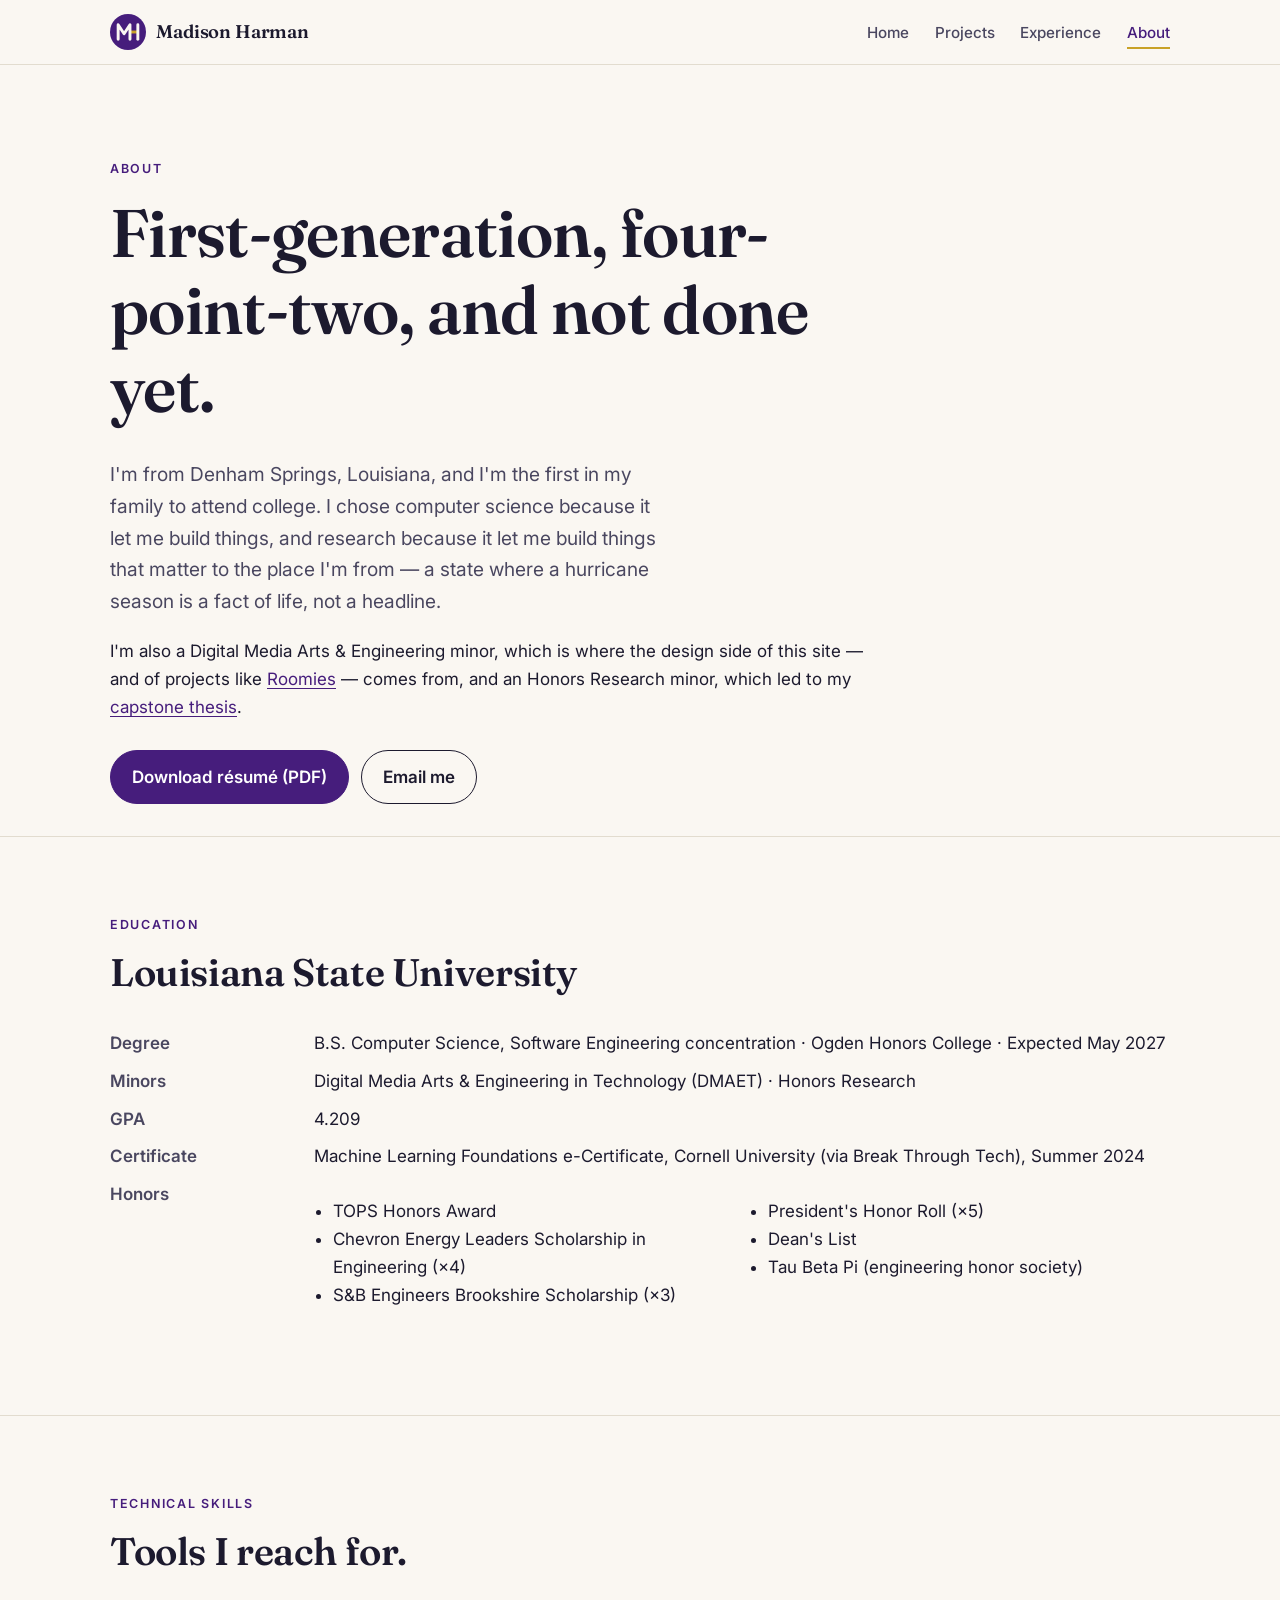
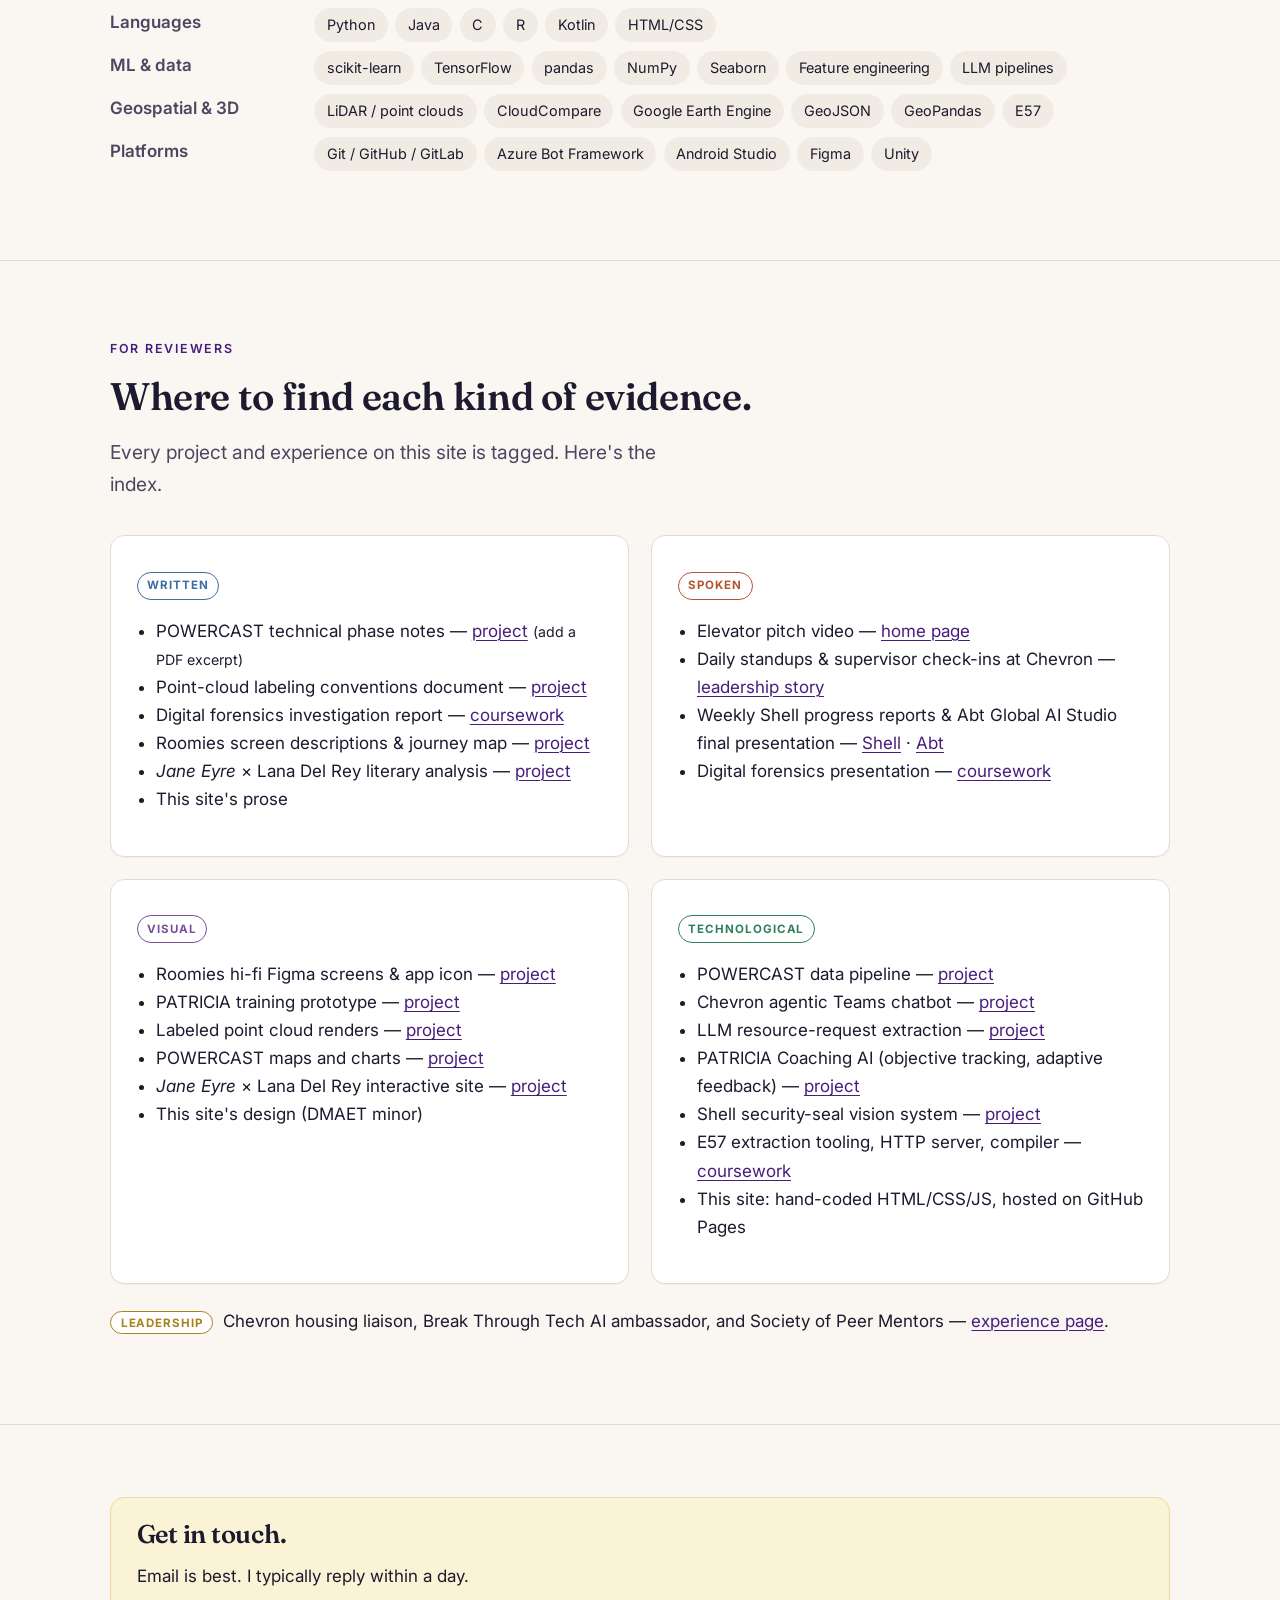
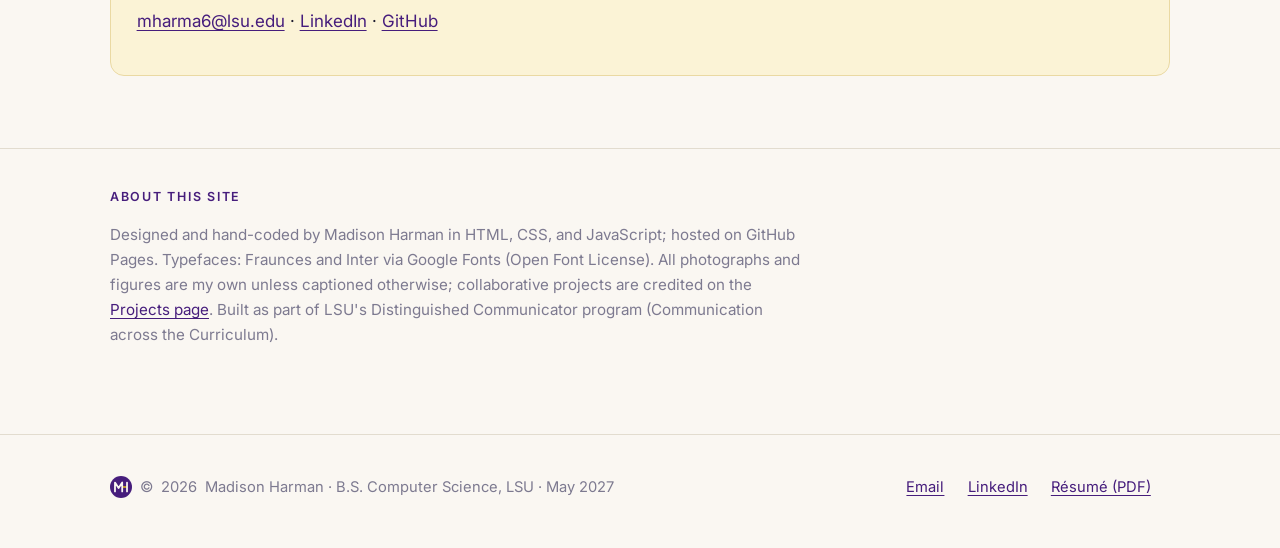
==== about.html @ 49c414d1 "Add files via upload" ====
<!DOCTYPE html>
<html lang="en">
<head>
  <meta charset="utf-8">
  <meta name="viewport" content="width=device-width, initial-scale=1">
  <title>Madison Harman — About</title>
  <meta name="description" content="About Madison Harman: education, honors, technical skills, and how to get in touch.">
  <link rel="icon" href="favicon.svg" type="image/svg+xml">
  <link rel="icon" href="favicon.ico" sizes="32x32">
  <link rel="apple-touch-icon" href="apple-touch-icon.png">
  <meta name="theme-color" content="#461d7c">
  <meta property="og:image" content="assets/brand/mark-512.png">
  <link rel="preconnect" href="https://fonts.googleapis.com">
  <link href="https://fonts.googleapis.com/css2?family=Fraunces:wght@600;700&family=Inter:wght@400;500;600&display=swap" rel="stylesheet">
  <link rel="stylesheet" href="styles.css">
</head>
<body>
  <a class="skip" href="#main">Skip to content</a>

  <header class="site-header">
    <div class="wrap">
      <a class="brand" href="index.html" aria-label="Madison Harman, home">
        <img src="assets/brand/logo-mark.svg" alt="" width="36" height="36">
        <span class="brand-name">Madison Harman</span>
      </a>
      <nav aria-label="Primary">
        <button class="nav-toggle" aria-expanded="false" aria-controls="primary-nav">Menu</button>
        <ul id="primary-nav">
          <li><a href="index.html">Home</a></li>
          <li><a href="projects.html">Projects</a></li>
          <li><a href="experience.html">Experience</a></li>
          <li><a href="about.html">About</a></li>
        </ul>
      </nav>
    </div>
  </header>

  <main id="main">
    <section class="hero" style="padding-bottom:2rem;">
      <div class="wrap">
        <div style="max-width:760px;">
          <span class="eyebrow">About</span>
          <h1>First-generation, four-point-two, and not done yet.</h1>
          <p class="lede">
            I'm from Denham Springs, Louisiana, and I'm the first in my family to attend college. I chose
            computer science because it let me build things, and research because it let me build things that
            matter to the place I'm from — a state where a hurricane season is a fact of life, not a headline.
          </p>
          <p>
            I'm also a Digital Media Arts &amp; Engineering minor, which is where the design side of this site — and of
            projects like <a href="projects.html#roomies">Roomies</a> — comes from, and an Honors Research minor, which led to my
            <a href="projects.html#virtual-patient">capstone thesis</a>.
          </p>
          <div class="btn-row">
            <a class="btn primary" href="assets/madison-harman-resume.pdf" download>Download résumé (PDF)</a>
            <a class="btn" href="mailto:mharma6@lsu.edu">Email me</a>
          </div>
        </div>
      </div>
    </section>

    <!-- ================= EDUCATION ================= -->
    <section id="education">
      <div class="wrap">
        <div class="section-head">
          <span class="eyebrow">Education</span>
          <h2>Louisiana State University</h2>
        </div>
        <dl class="kv">
          <dt>Degree</dt>
          <dd>B.S. Computer Science, Software Engineering concentration · Ogden Honors College · Expected May 2027</dd>
          <dt>Minors</dt>
          <dd>Digital Media Arts &amp; Engineering in Technology (DMAET) · Honors Research</dd>
          <dt>GPA</dt>
          <dd>4.209</dd>
          <dt>Certificate</dt>
          <dd>Machine Learning Foundations e-Certificate, Cornell University (via Break Through Tech), Summer 2024</dd>
          <dt>Honors</dt>
          <dd>
            <ul class="honors">
              <li>TOPS Honors Award</li>
              <li>Chevron Energy Leaders Scholarship in Engineering (×4)</li>
              <li>S&amp;B Engineers Brookshire Scholarship (×3)</li>
              <li>President's Honor Roll (×5)</li>
              <li>Dean's List</li>
              <li>Tau Beta Pi (engineering honor society)</li>
            </ul>
          </dd>
        </dl>
      </div>
    </section>

    <!-- ================= SKILLS ================= -->
    <section>
      <div class="wrap">
        <div class="section-head">
          <span class="eyebrow">Technical skills</span>
          <h2>Tools I reach for.</h2>
        </div>
        <dl class="kv">
          <dt>Languages</dt>
          <dd><ul class="pill-list"><li>Python</li><li>Java</li><li>C</li><li>R</li><li>Kotlin</li><li>HTML/CSS</li></ul></dd>
          <dt>ML &amp; data</dt>
          <dd><ul class="pill-list"><li>scikit-learn</li><li>TensorFlow</li><li>pandas</li><li>NumPy</li><li>Seaborn</li><li>Feature engineering</li><li>LLM pipelines</li></ul></dd>
          <dt>Geospatial &amp; 3D</dt>
          <dd><ul class="pill-list"><li>LiDAR / point clouds</li><li>CloudCompare</li><li>Google Earth Engine</li><li>GeoJSON</li><li>GeoPandas</li><li>E57</li></ul></dd>
          <dt>Platforms</dt>
          <dd><ul class="pill-list"><li>Git / GitHub / GitLab</li><li>Azure Bot Framework</li><li>Android Studio</li><li>Figma</li><li>Unity</li></ul></dd>
        </dl>
      </div>
    </section>

    <!-- ================= EVIDENCE MAP ================= -->
    <section id="evidence">
      <div class="wrap">
        <div class="section-head">
          <span class="eyebrow">For reviewers</span>
          <h2>Where to find each kind of evidence.</h2>
          <p class="lede">Every project and experience on this site is tagged. Here's the index.</p>
        </div>
        <div class="grid-2">
          <div class="card">
            <div class="tags"><span class="tag written">Written</span></div>
            <ul style="padding-left:1.2rem;">
              <li>POWERCAST technical phase notes — <a href="projects.html#powercast">project</a> <small>(add a PDF excerpt)</small></li>
              <li>Point-cloud labeling conventions document — <a href="projects.html#point-cloud">project</a></li>
              <li>Digital forensics investigation report — <a href="projects.html#coursework">coursework</a></li>
              <li>Roomies screen descriptions &amp; journey map — <a href="projects.html#roomies">project</a></li>
              <li><em>Jane Eyre</em> × Lana Del Rey literary analysis — <a href="projects.html#jane-eyre">project</a></li>
              <li>This site's prose</li>
            </ul>
          </div>
          <div class="card">
            <div class="tags"><span class="tag spoken">Spoken</span></div>
            <ul style="padding-left:1.2rem;">
              <li>Elevator pitch video — <a href="index.html#pitch">home page</a></li>
              <li>Daily standups &amp; supervisor check-ins at Chevron — <a href="experience.html#leadership">leadership story</a></li>
              <li>Weekly Shell progress reports &amp; Abt Global AI Studio final presentation — <a href="projects.html#shell">Shell</a> · <a href="projects.html#abt-global">Abt</a></li>
              <li>Digital forensics presentation — <a href="projects.html#coursework">coursework</a></li>
            </ul>
          </div>
          <div class="card">
            <div class="tags"><span class="tag visual">Visual</span></div>
            <ul style="padding-left:1.2rem;">
              <li>Roomies hi-fi Figma screens &amp; app icon — <a href="projects.html#roomies">project</a></li>
              <li>PATRICIA training prototype — <a href="projects.html#virtual-patient">project</a></li>
              <li>Labeled point cloud renders — <a href="projects.html#point-cloud">project</a></li>
              <li>POWERCAST maps and charts — <a href="projects.html#powercast">project</a></li>
              <li><em>Jane Eyre</em> × Lana Del Rey interactive site — <a href="projects.html#jane-eyre">project</a></li>
              <li>This site's design (DMAET minor)</li>
            </ul>
          </div>
          <div class="card">
            <div class="tags"><span class="tag tech">Technological</span></div>
            <ul style="padding-left:1.2rem;">
              <li>POWERCAST data pipeline — <a href="projects.html#powercast">project</a></li>
              <li>Chevron agentic Teams chatbot — <a href="projects.html#chevron-bot">project</a></li>
              <li>LLM resource-request extraction — <a href="projects.html#resource-requests">project</a></li>
              <li>PATRICIA Coaching AI (objective tracking, adaptive feedback) — <a href="projects.html#virtual-patient">project</a></li>
              <li>Shell security-seal vision system — <a href="projects.html#shell">project</a></li>
              <li>E57 extraction tooling, HTTP server, compiler — <a href="projects.html#coursework">coursework</a></li>
              <li>This site: hand-coded HTML/CSS/JS, hosted on GitHub Pages</li>
            </ul>
          </div>
        </div>
        <p style="margin-top:1.4rem;">
          <span class="tag lead">Leadership</span>&nbsp; Chevron housing liaison, Break Through Tech AI ambassador, and Society of Peer Mentors —
          <a href="experience.html#leadership">experience page</a>.
        </p>
      </div>
    </section>

    <!-- ================= CONTACT ================= -->
    <section>
      <div class="wrap">
        <div class="callout">
          <h2 style="font-size:1.6rem;">Get in touch.</h2>
          <p>Email is best. I typically reply within a day.</p>
          <p>
            <a href="mailto:mharma6@lsu.edu">mharma6@lsu.edu</a> ·
            <a href="https://www.linkedin.com/in/madison-harman-290242289/" target="_blank" rel="noopener">LinkedIn</a> ·
            <a href="https://github.com/MadisonHarman" target="_blank" rel="noopener">GitHub</a>
          </p>
        </div>
      </div>
    </section>

    <!-- ================= SITE CREDITS ================= -->
    <section style="padding-top:2rem;">
      <div class="wrap">
        <span class="eyebrow">About this site</span>
        <p style="color:var(--muted); font-size:.95rem; max-width:70ch;">
          Designed and hand-coded by Madison Harman in HTML, CSS, and JavaScript; hosted on GitHub Pages. Typefaces:
          Fraunces and Inter via Google Fonts (Open Font License). All photographs and figures are my own unless captioned
          otherwise; collaborative projects are credited on the <a href="projects.html#credits">Projects page</a>. Built as
          part of LSU's Distinguished Communicator program (Communication across the Curriculum).
        </p>
      </div>
    </section>
  </main>

  <footer class="site-footer">
    <div class="wrap">
      <div class="footer-brand"><img src="assets/brand/logo-mark.svg" alt="" width="22" height="22"> © <span id="year"></span> Madison Harman · B.S. Computer Science, LSU · May 2027</div>
      <div>
        <a href="mailto:mharma6@lsu.edu">Email</a>
        <a href="https://www.linkedin.com/in/madison-harman-290242289/" target="_blank" rel="noopener">LinkedIn</a>
        <a href="assets/madison-harman-resume.pdf" download>Résumé (PDF)</a>
      </div>
    </div>
  </footer>

  <script src="script.js"></script>
</body>
</html>
---- styles.css ----
/* ============================================================
   Madison Harman — Public Portfolio
   Palette: warm paper background, deep ink text, LSU-inspired
   purple + gold used sparingly as accents.
   ============================================================ */

:root {
  --paper: #faf7f2;
  --paper-2: #f1ece3;
  --ink: #1c1a2e;
  --ink-2: #4a4760;
  --muted: #7d7a90;
  --line: #e2dccf;
  --purple: #461d7c;
  --purple-soft: #ece4f6;
  --gold: #c9a227;
  --gold-soft: #fbf3d6;
  --tag-written: #3b6ea5;
  --tag-spoken: #b4552f;
  --tag-visual: #7a4f9e;
  --tag-tech: #2f7f5b;
  --tag-lead: #a8821e;
  --radius: 14px;
  --max: 1100px;
  --font-display: "Fraunces", Georgia, serif;
  --font-body: "Inter", system-ui, -apple-system, "Segoe UI", sans-serif;
}

* { box-sizing: border-box; }
html { scroll-behavior: smooth; }
body {
  margin: 0;
  font-family: var(--font-body);
  font-size: 17px;
  line-height: 1.65;
  color: var(--ink);
  background: var(--paper);
}
img { max-width: 100%; display: block; }
a { color: var(--purple); text-decoration-thickness: 1px; text-underline-offset: 3px; }
a:hover { color: var(--ink); }

h1, h2, h3 { font-family: var(--font-display); font-weight: 600; line-height: 1.15; margin: 0 0 .5em; letter-spacing: -0.01em; }
h1 { font-size: clamp(2.4rem, 5.5vw, 4.2rem); }
h2 { font-size: clamp(1.7rem, 3.2vw, 2.4rem); }
h3 { font-size: 1.25rem; }
p { margin: 0 0 1em; }
.lede { font-size: 1.2rem; color: var(--ink-2); max-width: 46ch; }

.skip { position: absolute; left: -999px; top: 0; background: var(--gold); color: var(--ink); padding: .5rem 1rem; z-index: 100; }
.skip:focus { left: 1rem; top: 1rem; }

.wrap { max-width: var(--max); margin: 0 auto; padding: 0 1.25rem; }

/* ---------- Header / nav ---------- */
.site-header {
  position: sticky; top: 0; z-index: 50;
  background: rgba(250, 247, 242, .92);
  backdrop-filter: blur(10px);
  border-bottom: 1px solid var(--line);
}
.site-header .wrap { display: flex; align-items: center; justify-content: space-between; height: 64px; }
.brand { display: inline-flex; align-items: center; gap: .65rem; text-decoration: none; color: var(--ink); }
.brand img { width: 36px; height: 36px; transition: transform .25s ease; }
.brand:hover img { transform: rotate(-8deg); }
.brand-name { font-family: var(--font-display); font-weight: 600; font-size: 1.15rem; letter-spacing: -0.01em; }
.footer-brand { display: inline-flex; align-items: center; gap: .5rem; }
@media (max-width: 420px) { .brand-name { display: none; } }
nav ul { list-style: none; display: flex; gap: 1.6rem; margin: 0; padding: 0; }
nav a { text-decoration: none; color: var(--ink-2); font-weight: 500; font-size: .95rem; padding: .3rem 0; border-bottom: 2px solid transparent; }
nav a:hover, nav a[aria-current="page"] { color: var(--purple); border-bottom-color: var(--gold); }
.nav-toggle { display: none; background: none; border: 1px solid var(--line); border-radius: 8px; padding: .4rem .6rem; font: inherit; cursor: pointer; }

/* ---------- Sections ---------- */
section { padding: 4.5rem 0; }
section + section { border-top: 1px solid var(--line); }
.eyebrow {
  display: inline-block; font-size: .78rem; letter-spacing: .14em; text-transform: uppercase;
  color: var(--purple); font-weight: 600; margin-bottom: .9rem;
}
.section-head { max-width: 62ch; margin-bottom: 2.2rem; }

/* ---------- Hero ---------- */
.hero { padding: 5.5rem 0 4.5rem; }
.hero-grid { display: grid; grid-template-columns: 1.3fr 1fr; gap: 3rem; align-items: center; }
.hero .intro { font-size: 1.25rem; color: var(--ink-2); max-width: 52ch; }
.hero-meta { display: flex; flex-wrap: wrap; gap: .6rem 1.4rem; font-size: .9rem; color: var(--muted); margin-top: 1.4rem; }
.portrait {
  aspect-ratio: 4 / 5; border-radius: var(--radius); overflow: hidden;
  background: linear-gradient(135deg, var(--purple-soft), var(--gold-soft));
  border: 1px solid var(--line); display: grid; place-items: center;
  color: var(--muted); font-size: .9rem; text-align: center; padding: 1rem;
}
.portrait img { width: 100%; height: 100%; object-fit: cover; }
.portrait:has(img) { padding: 0; }

.btn {
  display: inline-block; padding: .75rem 1.3rem; border-radius: 999px; font-weight: 600;
  text-decoration: none; border: 1.5px solid var(--ink); color: var(--ink); background: transparent;
  transition: background .15s, color .15s;
}
.btn:hover { background: var(--ink); color: var(--paper); }
.btn.primary { background: var(--purple); border-color: var(--purple); color: #fff; }
.btn.primary:hover { background: #351560; border-color: #351560; }
.btn-row { display: flex; flex-wrap: wrap; gap: .8rem; margin-top: 1.8rem; }

/* ---------- Cards & grids ---------- */
.grid-3 { display: grid; grid-template-columns: repeat(3, 1fr); gap: 1.4rem; }
.grid-2 { display: grid; grid-template-columns: repeat(2, 1fr); gap: 1.4rem; }
.card {
  background: #fff; border: 1px solid var(--line); border-radius: var(--radius);
  padding: 1.6rem; box-shadow: 0 1px 0 rgba(28,26,46,.03);
}
.card h3 { margin-top: .2rem; }
.card .num { font-family: var(--font-display); color: var(--gold); font-size: 1.1rem; font-weight: 700; }

/* ---------- Evidence tags ---------- */
.tags { display: flex; flex-wrap: wrap; gap: .4rem; margin: .6rem 0 1rem; }
.tag {
  font-size: .72rem; letter-spacing: .08em; text-transform: uppercase; font-weight: 700;
  padding: .22rem .6rem; border-radius: 999px; border: 1px solid currentColor; background: #fff;
}
.tag.written { color: var(--tag-written); }
.tag.spoken { color: var(--tag-spoken); }
.tag.visual { color: var(--tag-visual); }
.tag.tech { color: var(--tag-tech); }
.tag.lead { color: var(--tag-lead); }
.tag.plain { color: var(--muted); text-transform: none; letter-spacing: 0; font-weight: 500; }

/* ---------- Video block ---------- */
.video-frame {
  position: relative; border-radius: var(--radius); overflow: hidden; border: 1px solid var(--line);
  background: var(--ink); aspect-ratio: 16 / 9;
}
.video-frame video, .video-frame iframe { width: 100%; height: 100%; display: block; border: 0; }
.video-placeholder {
  position: absolute; inset: 0 0 48px 0; display: grid; place-items: center; color: #d9d5e8;
  text-align: center; padding: 2rem; font-size: .95rem; pointer-events: none;
}

/* ---------- Timeline ---------- */
.timeline { list-style: none; margin: 0; padding: 0; border-left: 2px solid var(--line); }
.timeline li { position: relative; padding: 0 0 2.4rem 2rem; }
.timeline li::before {
  content: ""; position: absolute; left: -7px; top: .5rem; width: 12px; height: 12px;
  border-radius: 50%; background: var(--gold); border: 2px solid var(--paper);
}
.timeline .when { font-size: .82rem; letter-spacing: .1em; text-transform: uppercase; color: var(--muted); font-weight: 600; }
.timeline h3 { margin: .2rem 0 .1rem; }
.timeline .org { color: var(--purple); font-weight: 500; margin-bottom: .6rem; }
.timeline ul { margin: .4rem 0 0; padding-left: 1.2rem; color: var(--ink-2); }

/* ---------- Project entries ---------- */
.project { padding: 3rem 0; border-top: 1px solid var(--line); scroll-margin-top: 80px; }
.project:first-of-type { border-top: 0; }
.project-grid { display: grid; grid-template-columns: 1.1fr .9fr; gap: 2.5rem; align-items: start; }
.project .kicker { font-size: .78rem; letter-spacing: .12em; text-transform: uppercase; color: var(--muted); font-weight: 600; }
.project .status { color: var(--gold); }
.figure {
  border: 1px solid var(--line); border-radius: var(--radius); overflow: hidden; background: #fff;
}
.figure .ph {
  aspect-ratio: 16 / 10; display: grid; place-items: center; background: var(--paper-2);
  color: var(--muted); font-size: .9rem; text-align: center; padding: 1rem;
}
.figure figcaption { font-size: .85rem; color: var(--muted); padding: .7rem 1rem; }
details { margin-top: 1rem; border-top: 1px solid var(--line); padding-top: .6rem; }
summary { cursor: pointer; font-weight: 600; color: var(--purple); list-style: none; }
summary::after { content: " +"; color: var(--gold); }
details[open] summary::after { content: " –"; }
details h4 { margin: 1rem 0 .3rem; font-size: 1rem; }
details p, details li { color: var(--ink-2); }
.related {
  margin: 1.4rem 0 0; padding: .7rem 1rem; border-left: 3px solid var(--gold);
  background: var(--gold-soft); border-radius: 0 8px 8px 0; font-size: .92rem; color: var(--ink-2);
}
.related::before { content: "Connected work · "; font-weight: 600; color: var(--purple); }
.timeline li { scroll-margin-top: 90px; }
section[id] { scroll-margin-top: 70px; }
.project-jump { display: flex; flex-wrap: wrap; gap: .5rem; margin-bottom: 1rem; }
.project-jump a { font-size: .85rem; padding: .35rem .8rem; border: 1px solid var(--line); border-radius: 999px; text-decoration: none; background: #fff; }

/* ---------- Skills / lists ---------- */
.kv { display: grid; grid-template-columns: 180px 1fr; gap: .6rem 1.5rem; }
.kv dt { font-weight: 600; color: var(--ink-2); }
.kv dd { margin: 0; }
.pill-list { display: flex; flex-wrap: wrap; gap: .45rem; padding: 0; margin: 0; list-style: none; }
.pill-list li { background: var(--paper-2); border-radius: 999px; padding: .3rem .8rem; font-size: .9rem; }
.honors { columns: 2; column-gap: 2rem; padding-left: 1.2rem; }

/* ---------- Callout ---------- */
.callout { background: var(--gold-soft); border: 1px solid #ead9a3; border-radius: var(--radius); padding: 1.4rem 1.6rem; }
.callout-purple { background: var(--purple-soft); border-color: #d7c7ec; }

/* ---------- Footer ---------- */
.site-footer { border-top: 1px solid var(--line); padding: 2.5rem 0 3rem; color: var(--muted); font-size: .92rem; }
.site-footer .wrap { display: flex; flex-wrap: wrap; justify-content: space-between; gap: 1rem; align-items: center; }
.site-footer a { margin-right: 1.2rem; }

/* ---------- Responsive ---------- */
@media (max-width: 860px) {
  .hero-grid, .project-grid, .grid-3, .grid-2 { grid-template-columns: 1fr; }
  .honors { columns: 1; }
  .kv { grid-template-columns: 1fr; gap: .1rem 0; }
  .kv dd { margin-bottom: .8rem; }
  .nav-toggle { display: inline-block; }
  nav ul { display: none; position: absolute; top: 64px; left: 0; right: 0; flex-direction: column; gap: 0;
    background: var(--paper); border-bottom: 1px solid var(--line); padding: .5rem 1.25rem 1rem; }
  nav ul.open { display: flex; }
  nav li { padding: .5rem 0; }
}
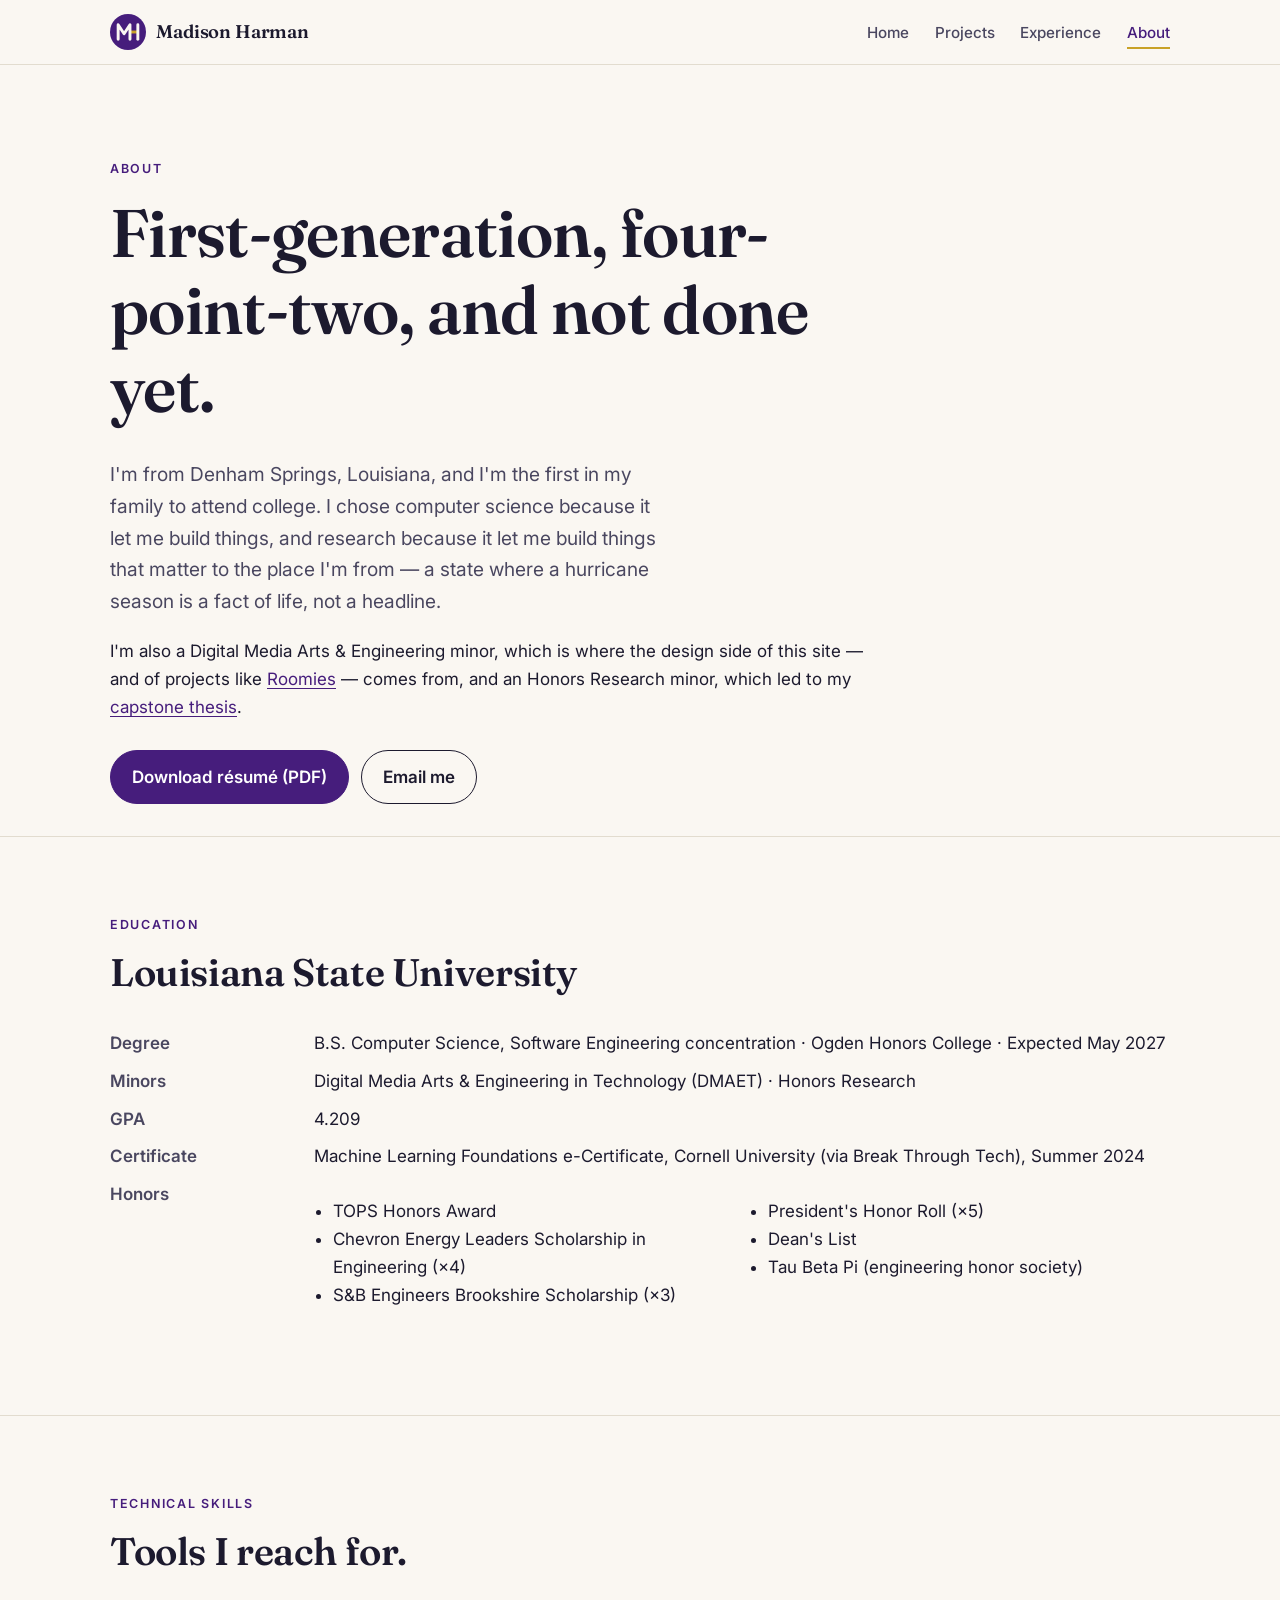
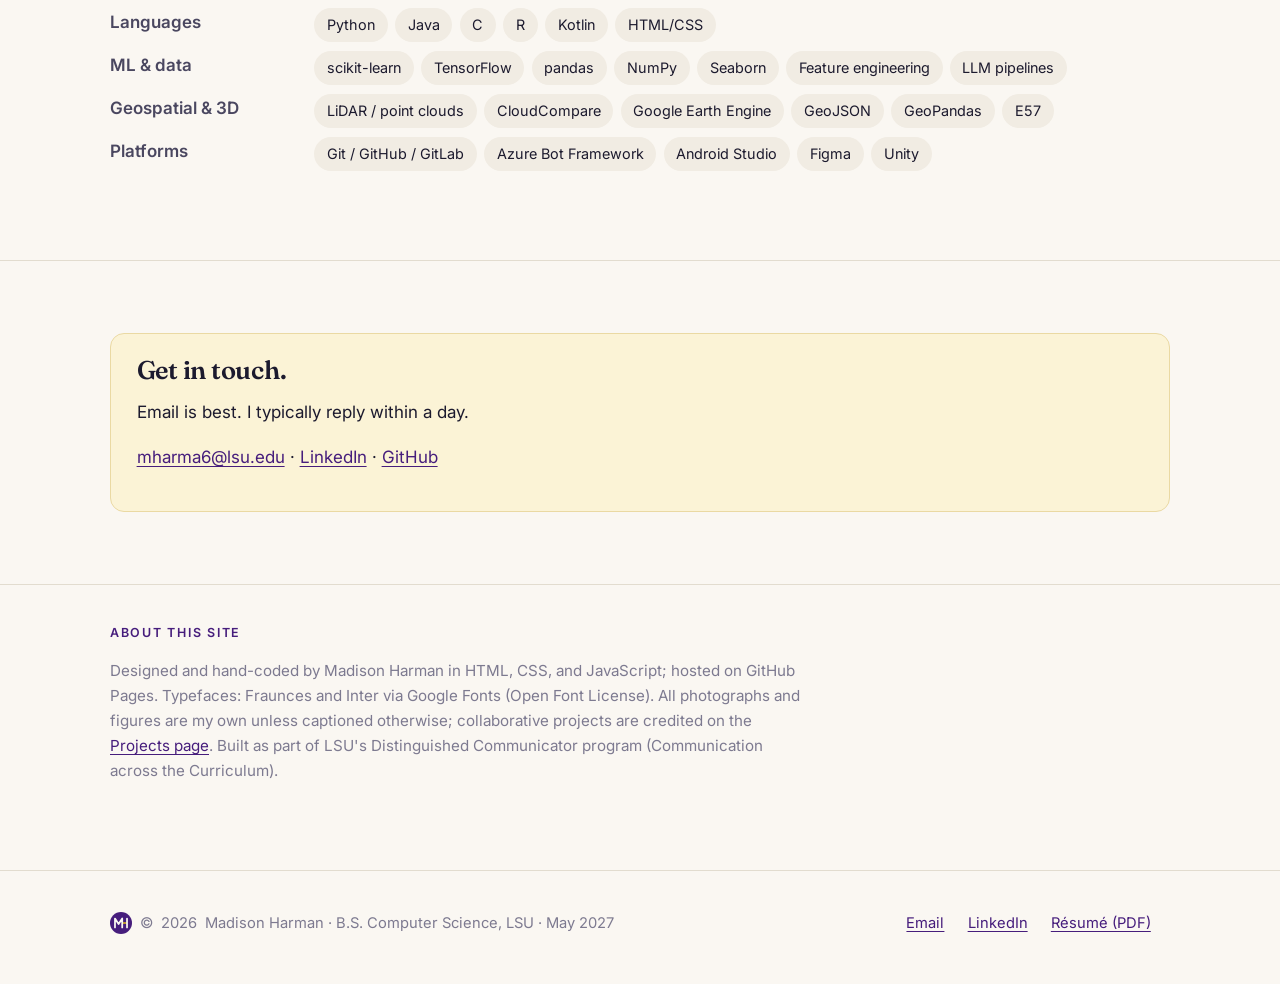
==== commit b9012e1f: "Add files via upload" ====
--- a/about.html
+++ b/about.html
@@ -110,66 +110,6 @@
       </div>
     </section>
 
-    <!-- ================= EVIDENCE MAP ================= -->
-    <section id="evidence">
-      <div class="wrap">
-        <div class="section-head">
-          <span class="eyebrow">For reviewers</span>
-          <h2>Where to find each kind of evidence.</h2>
-          <p class="lede">Every project and experience on this site is tagged. Here's the index.</p>
-        </div>
-        <div class="grid-2">
-          <div class="card">
-            <div class="tags"><span class="tag written">Written</span></div>
-            <ul style="padding-left:1.2rem;">
-              <li>POWERCAST technical phase notes — <a href="projects.html#powercast">project</a> <small>(add a PDF excerpt)</small></li>
-              <li>Point-cloud labeling conventions document — <a href="projects.html#point-cloud">project</a></li>
-              <li>Digital forensics investigation report — <a href="projects.html#coursework">coursework</a></li>
-              <li>Roomies screen descriptions &amp; journey map — <a href="projects.html#roomies">project</a></li>
-              <li><em>Jane Eyre</em> × Lana Del Rey literary analysis — <a href="projects.html#jane-eyre">project</a></li>
-              <li>This site's prose</li>
-            </ul>
-          </div>
-          <div class="card">
-            <div class="tags"><span class="tag spoken">Spoken</span></div>
-            <ul style="padding-left:1.2rem;">
-              <li>Elevator pitch video — <a href="index.html#pitch">home page</a></li>
-              <li>Daily standups &amp; supervisor check-ins at Chevron — <a href="experience.html#leadership">leadership story</a></li>
-              <li>Weekly Shell progress reports &amp; Abt Global AI Studio final presentation — <a href="projects.html#shell">Shell</a> · <a href="projects.html#abt-global">Abt</a></li>
-              <li>Digital forensics presentation — <a href="projects.html#coursework">coursework</a></li>
-            </ul>
-          </div>
-          <div class="card">
-            <div class="tags"><span class="tag visual">Visual</span></div>
-            <ul style="padding-left:1.2rem;">
-              <li>Roomies hi-fi Figma screens &amp; app icon — <a href="projects.html#roomies">project</a></li>
-              <li>PATRICIA training prototype — <a href="projects.html#virtual-patient">project</a></li>
-              <li>Labeled point cloud renders — <a href="projects.html#point-cloud">project</a></li>
-              <li>POWERCAST maps and charts — <a href="projects.html#powercast">project</a></li>
-              <li><em>Jane Eyre</em> × Lana Del Rey interactive site — <a href="projects.html#jane-eyre">project</a></li>
-              <li>This site's design (DMAET minor)</li>
-            </ul>
-          </div>
-          <div class="card">
-            <div class="tags"><span class="tag tech">Technological</span></div>
-            <ul style="padding-left:1.2rem;">
-              <li>POWERCAST data pipeline — <a href="projects.html#powercast">project</a></li>
-              <li>Chevron agentic Teams chatbot — <a href="projects.html#chevron-bot">project</a></li>
-              <li>LLM resource-request extraction — <a href="projects.html#resource-requests">project</a></li>
-              <li>PATRICIA Coaching AI (objective tracking, adaptive feedback) — <a href="projects.html#virtual-patient">project</a></li>
-              <li>Shell security-seal vision system — <a href="projects.html#shell">project</a></li>
-              <li>E57 extraction tooling, HTTP server, compiler — <a href="projects.html#coursework">coursework</a></li>
-              <li>This site: hand-coded HTML/CSS/JS, hosted on GitHub Pages</li>
-            </ul>
-          </div>
-        </div>
-        <p style="margin-top:1.4rem;">
-          <span class="tag lead">Leadership</span>&nbsp; Chevron housing liaison, Break Through Tech AI ambassador, and Society of Peer Mentors —
-          <a href="experience.html#leadership">experience page</a>.
-        </p>
-      </div>
-    </section>
-
     <!-- ================= CONTACT ================= -->
     <section>
       <div class="wrap">
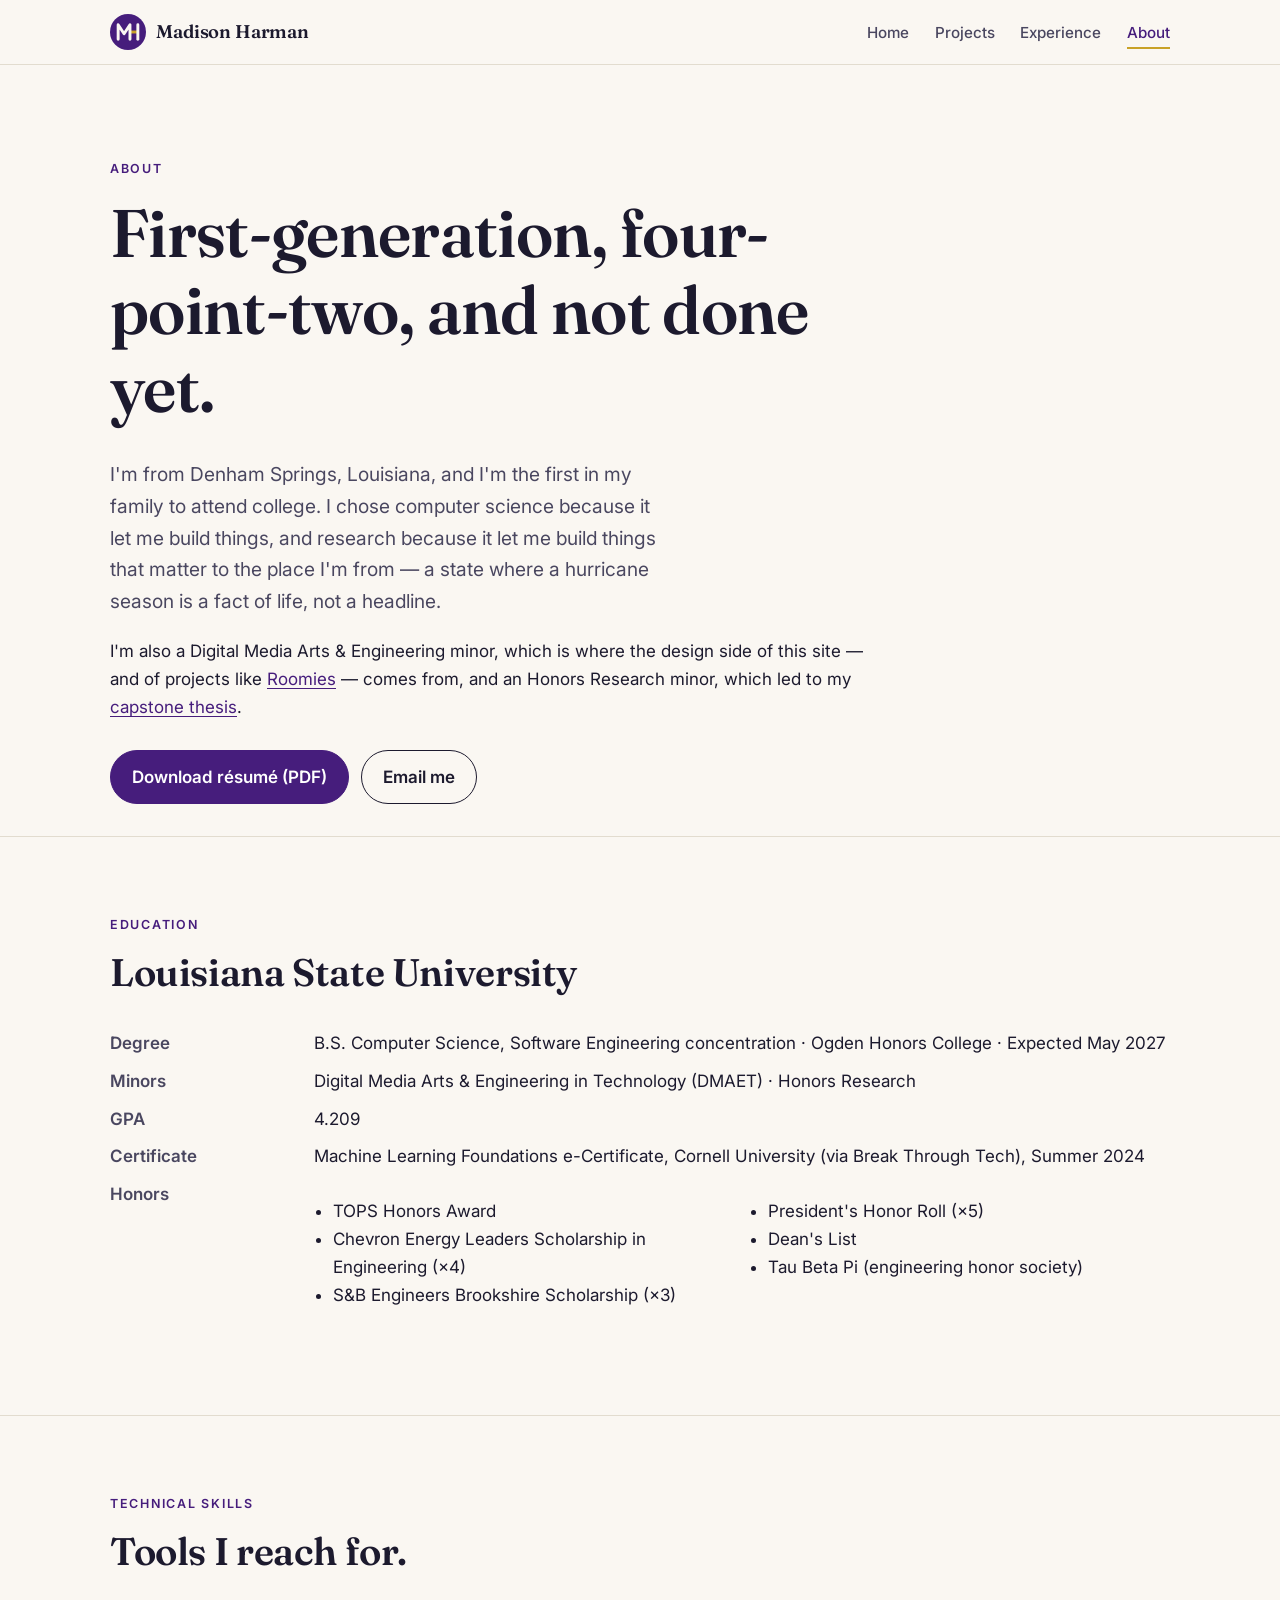
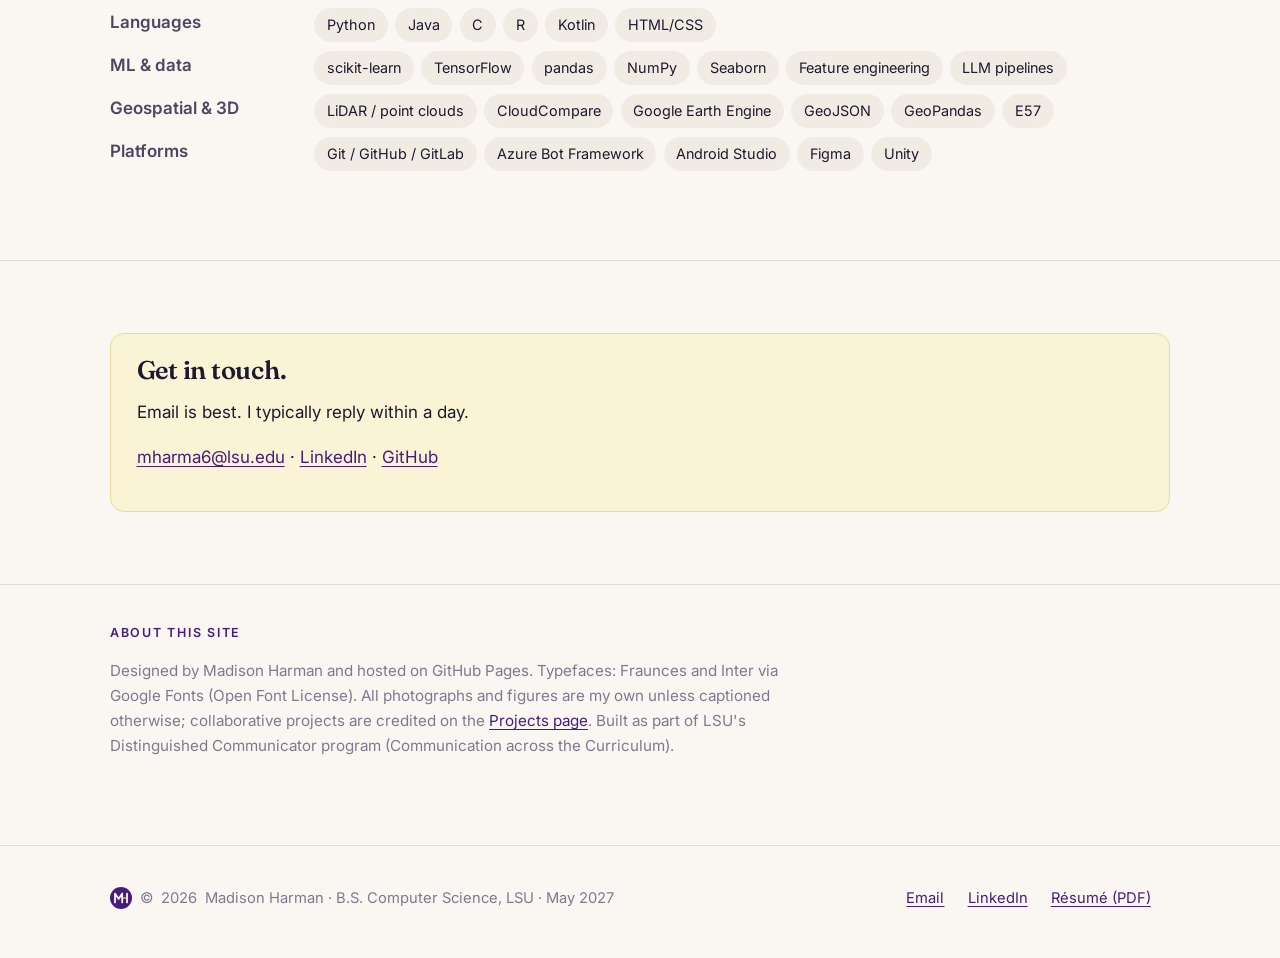
==== commit 18b37a6e: "Add files via upload" ====
--- a/about.html
+++ b/about.html
@@ -130,7 +130,7 @@
       <div class="wrap">
         <span class="eyebrow">About this site</span>
         <p style="color:var(--muted); font-size:.95rem; max-width:70ch;">
-          Designed and hand-coded by Madison Harman in HTML, CSS, and JavaScript; hosted on GitHub Pages. Typefaces:
+          Designed by Madison Harman and hosted on GitHub Pages. Typefaces:
           Fraunces and Inter via Google Fonts (Open Font License). All photographs and figures are my own unless captioned
           otherwise; collaborative projects are credited on the <a href="projects.html#credits">Projects page</a>. Built as
           part of LSU's Distinguished Communicator program (Communication across the Curriculum).
